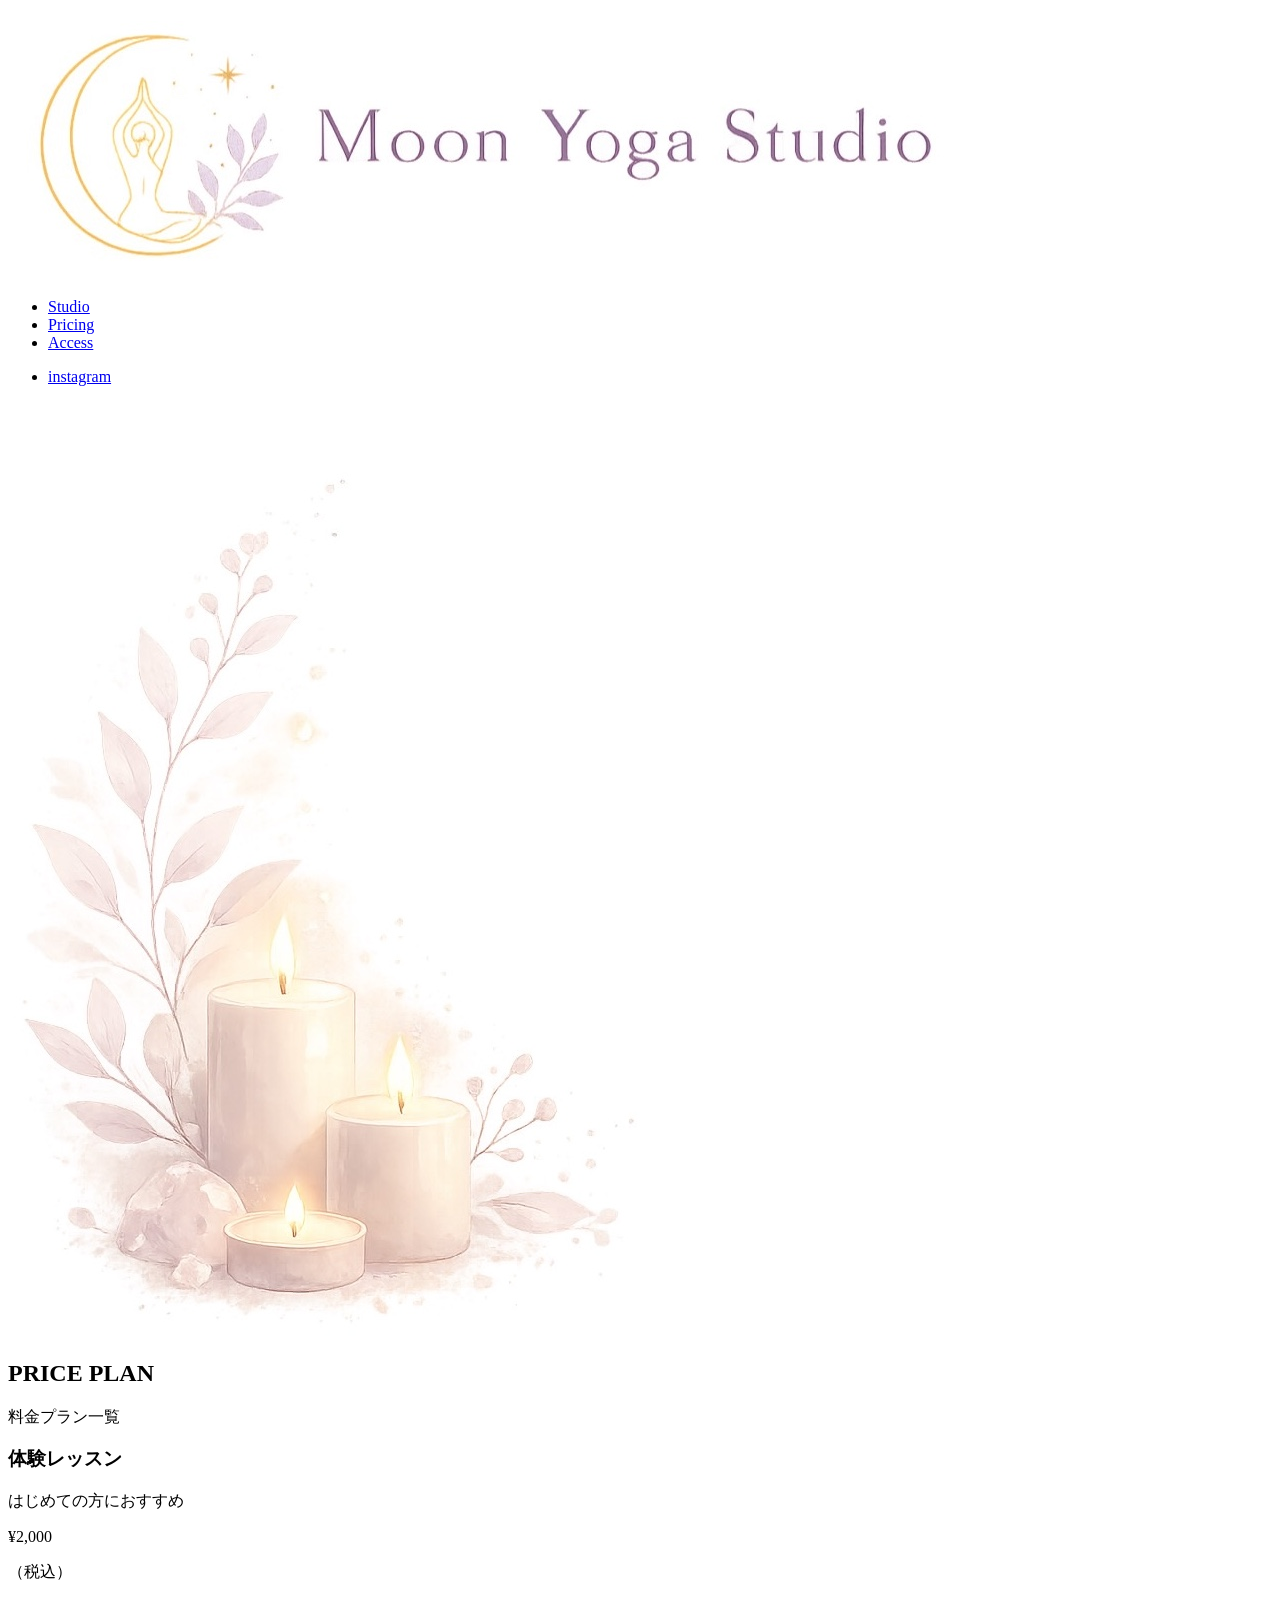
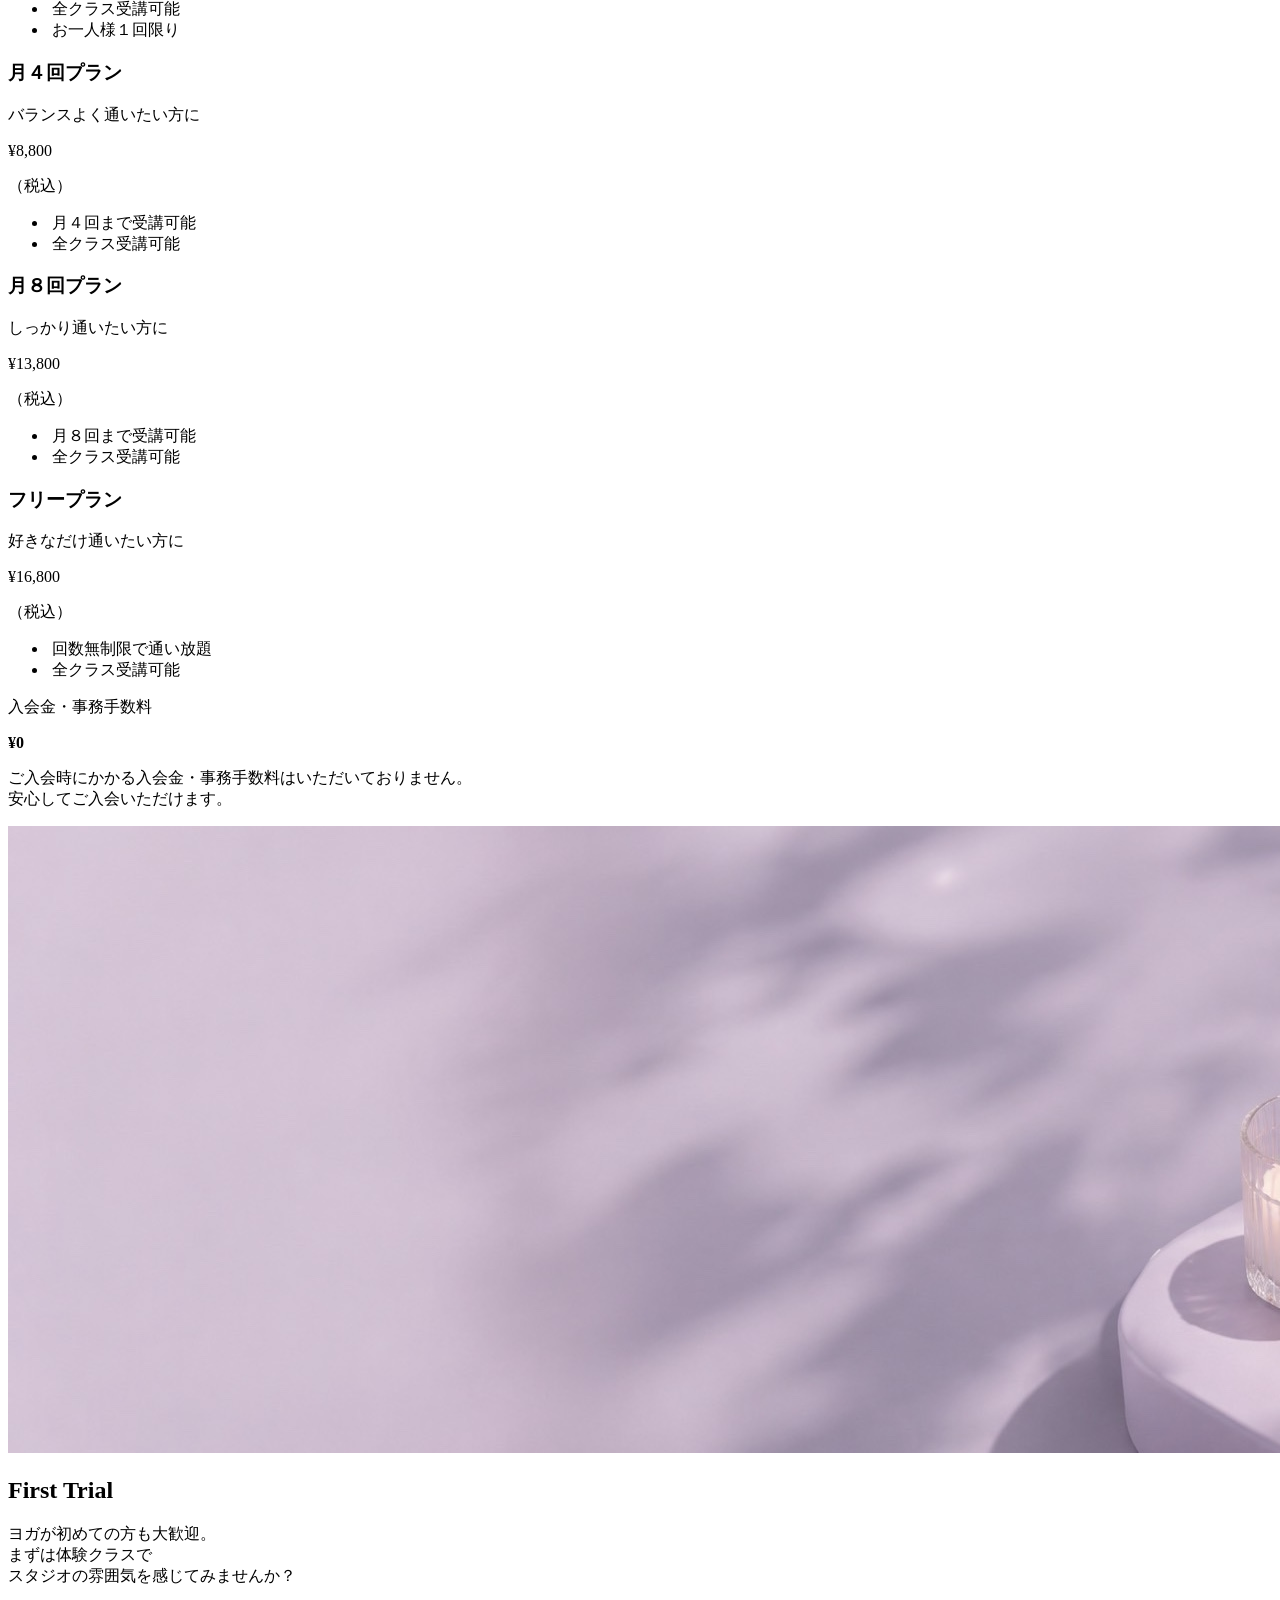
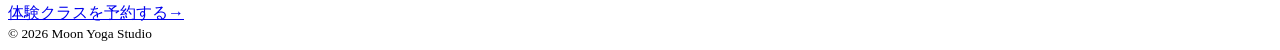
==== pricing.html @ e2ac2e9b "Add files via upload" ====
<!doctype html>
<html lang="ja">
  <head>
    <meta charset="UTF-8" />
    <meta name="viewport" content="width=device-width, initial-scale=1.0" />
    <title>Pricing</title>
    <link rel="stylesheet" href="https://unpkg.com/ress/dist/ress.min.css" />
    <link rel="stylesheet" href="css/style.css" />
    <link rel="preconnect" href="https://fonts.googleapis.com" />
    <link rel="preconnect" href="https://fonts.gstatic.com" crossorigin />
    <link
      href="https://fonts.googleapis.com/css2?family=Crimson+Text:ital,wght@0,400;0,600;0,700;1,400;1,600;1,700&family=Geologica:wght,CRSV@100..900,0&family=Josefin+Sans:ital,wght@0,100..700;1,100..700&family=Noto+Sans+JP:wght@100..900&family=Shippori+Mincho&display=swap"
      rel="stylesheet"
    />
  </head>

  <body>
    <header class="wrapper">
      <h1 class="site-title">
        <a href="index.html"><img src="img/logo.jpg" alt="" /></a>
      </h1>
      <nav>
        <ul class="nav-menu">
          <li><a href="studio.html">Studio</a></li>
          <li><a href="pricing.html">Pricing</a></li>
          <li><a href="access.html">Access</a></li>
        </ul>
        <ul class="sns">
          <li>
            <a href="https://www.instagram.com/" target="_blank">instagram</a>
          </li>
        </ul>
      </nav>

      <div class="toggle_btn">
        <span></span>
        <span></span>
        <span></span>
      </div>

      <div class="mask"></div>
    </header>


<section class="price-section">
    <img class="price-decoration" src="img/キャンドル.jpg" alt="">

  <div class="section-title">
    <span></span>
    <h2>PRICE PLAN</h2>
    <span></span>
  </div>

  <p class="section-subtitle">料金プラン一覧</p>


  <div class="price-cards">

    <!-- 体験レッスン -->
    <div class="price-card">
      <div class="card-header">
        <h3>体験レッスン</h3>
        <p>はじめての方におすすめ</p>
      </div>

      <div class="card-body">
        <div class="price-wrap">
  <p class="price">¥2,000</p>
  <p class="tax">（税込）</p>
</div>
        <ul>
          <li>
             <img src="img/葉っぱ1.png" alt="">
            <span>全クラス受講可能</span>
          </li>
          <li>
             <img src="img/葉っぱ1.png" alt="">
            <span>お一人様１回限り</span>
          </li>
        </ul>
      </div>
    </div>


    <!-- 月4回プラン -->
    <div class="price-card">
      <div class="card-header">
        <h3>月４回プラン</h3>
        <p>バランスよく通いたい方に</p>
      </div>

      <div class="card-body">
        <div class="price-wrap">
  <p class="price">¥8,800</p>
  <p class="tax">（税込）</p>
</div>

        <ul>
          <li>
             <img src="img/葉っぱ1.png" alt="">
            <span>月４回まで受講可能</span>
          </li>
          <li>
             <img src="img/葉っぱ1.png" alt="">
            <span>全クラス受講可能</span>
          </li>
        </ul>
      </div>
    </div>


    <!-- 月8回プラン -->
    <div class="price-card">
      <div class="card-header">
        <h3>月８回プラン</h3>
        <p>しっかり通いたい方に</p>
      </div>

      <div class="card-body">
        <div class="price-wrap">
  <p class="price">¥13,800</p>
  <p class="tax">（税込）</p>
</div>

        <ul>
          <li>
             <img src="img/葉っぱ1.png" alt="">
            <span>月８回まで受講可能</span>
          </li>
          <li>
             <img src="img/葉っぱ1.png" alt="">
            <span>全クラス受講可能</span>
          </li>
        </ul>
      </div>
    </div>


    <!-- フリープラン -->
    <div class="price-card">
      <div class="card-header">
        <h3>フリープラン</h3>
        <p>好きなだけ通いたい方に</p>
      </div>

      <div class="card-body">
        <div class="price-wrap">
  <p class="price">¥16,800</p>
  <p class="tax">（税込）</p>
</div>

        <ul>
         <li>
  <img src="img/葉っぱ1.png" alt="">
  <span>回数無制限で通い放題</span>
</li>
          <li>
             <img src="img/葉っぱ1.png" alt="">
            <span>全クラス受講可能</span>
          </li>
        </ul>
      </div>
    </div>

  </div>


  <!-- 入会金 -->
  <div class="entry-fee">
    <div class="fee-left">
      <p>入会金・事務手数料</p>
      <strong>¥0</strong>
    </div>

    <div class="fee-line"></div>

    <p class="fee-text">
      ご入会時にかかる入会金・事務手数料はいただいておりません。<br>
      安心してご入会いただけます。
    </p>
  </div>

</section>




    <footer>
      <div class="first-trial">
        <img src="img/lavender.jpg" alt="" />
        <div class="inner">
          <h2>First Trial</h2>
          <p>
            ヨガが初めての方も大歓迎。<br />
            まずは体験クラスで<br />
            スタジオの雰囲気を感じてみませんか？
          </p>

          <a href="contact.html">体験クラスを予約する→</a>
        </div>

        <small class="copyright">© 2026 Moon Yoga Studio</small>
      </div>
    </footer>
  </body>
  <script src="https://ajax.googleapis.com/ajax/libs/jquery/3.5.1/jquery.min.js"></script>
  <script src="js/main.js"></script>
</html>
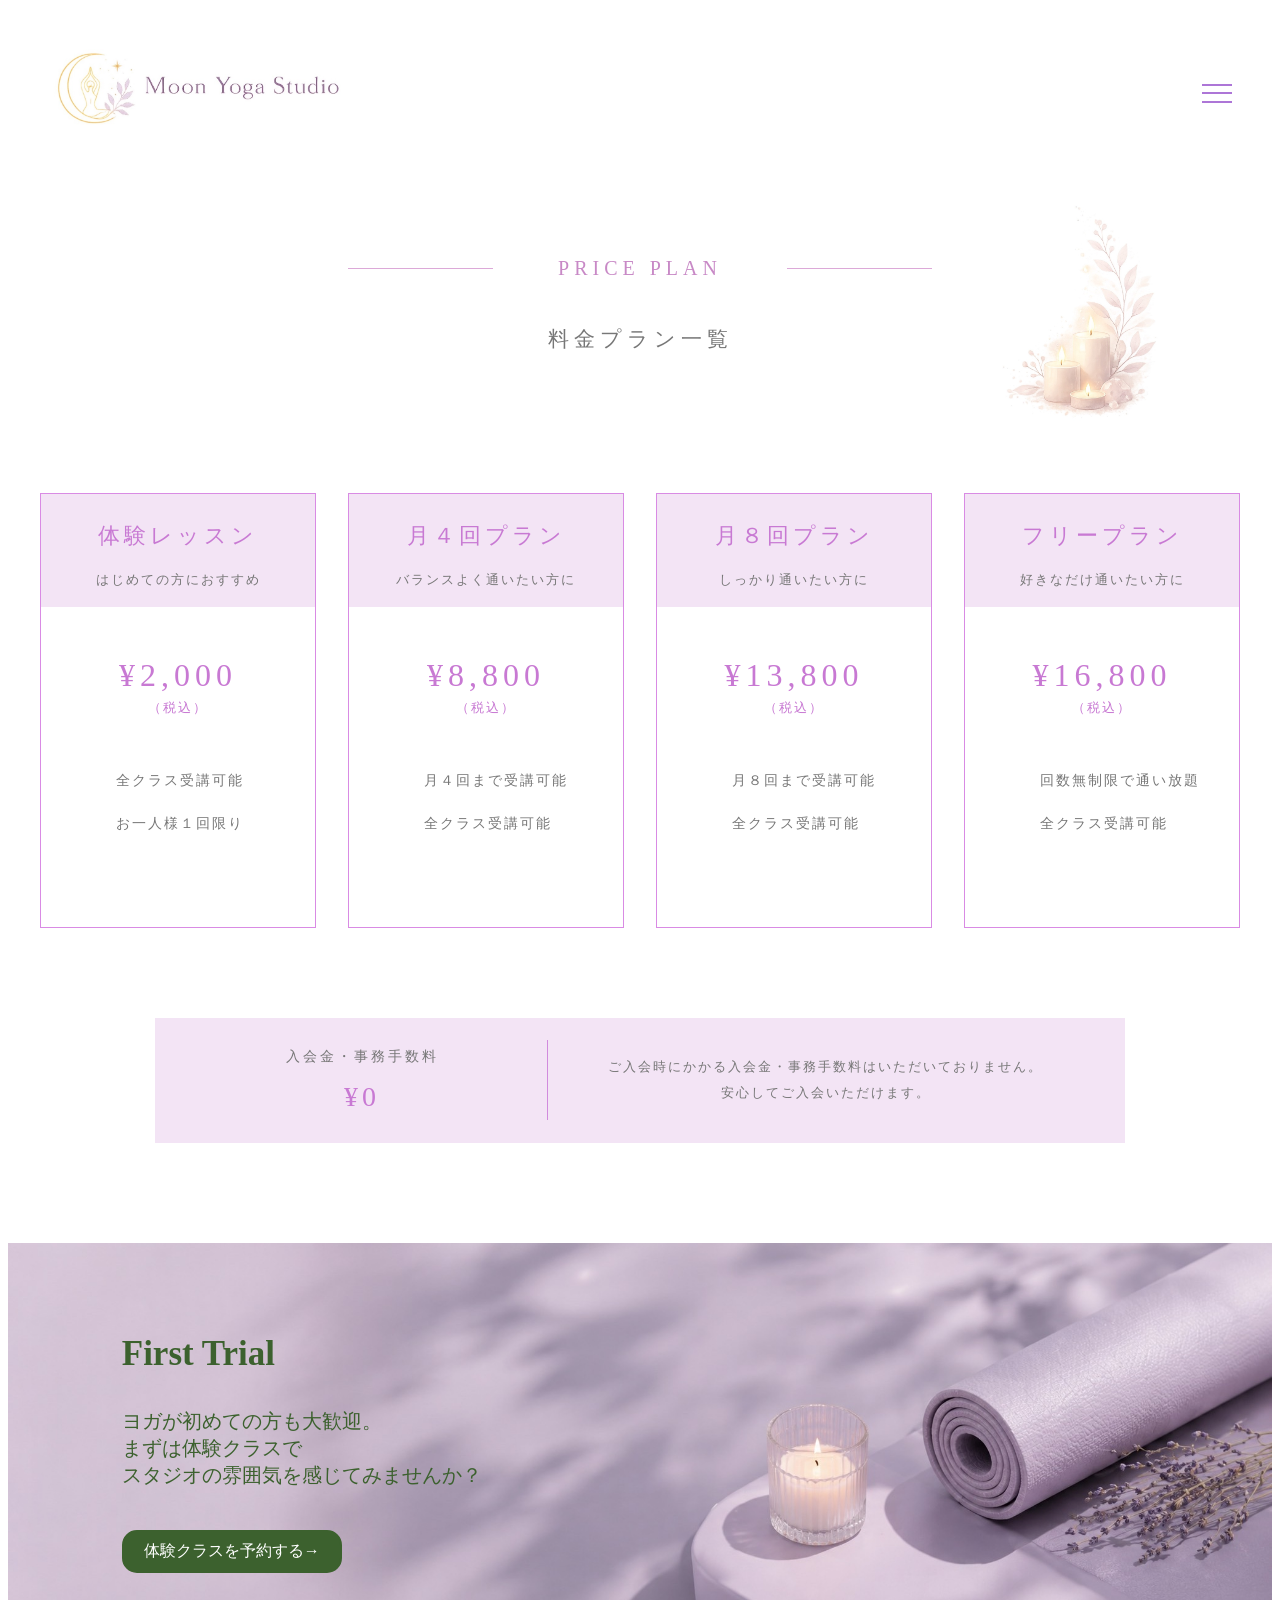
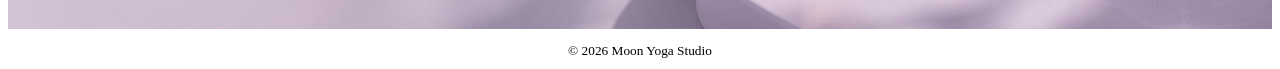
==== commit 56098360: "Add files via upload" ====
--- a/pricing.html
+++ b/pricing.html
@@ -70,11 +70,11 @@
 </div>
         <ul>
           <li>
-             <img src="img/葉っぱ1.png" alt="">
-            <span>全クラス受講可能</span>
-          </li>
-          <li>
-             <img src="img/葉っぱ1.png" alt="">
+             <img src="img/leaf1.png" alt="">
+            <span>全クラス受講可能</span>
+          </li>
+          <li>
+             <img src="img/leaf1.png" alt="">
             <span>お一人様１回限り</span>
           </li>
         </ul>
@@ -97,11 +97,11 @@
 
         <ul>
           <li>
-             <img src="img/葉っぱ1.png" alt="">
+             <img src="img/leaf1.png" alt="">
             <span>月４回まで受講可能</span>
           </li>
           <li>
-             <img src="img/葉っぱ1.png" alt="">
+             <img src="img/leaf1.png" alt="">
             <span>全クラス受講可能</span>
           </li>
         </ul>
@@ -124,11 +124,11 @@
 
         <ul>
           <li>
-             <img src="img/葉っぱ1.png" alt="">
+             <img src="img/leaf1.png" alt="">
             <span>月８回まで受講可能</span>
           </li>
           <li>
-             <img src="img/葉っぱ1.png" alt="">
+             <img src="img/leaf1.png" alt="">
             <span>全クラス受講可能</span>
           </li>
         </ul>
@@ -151,11 +151,11 @@
 
         <ul>
          <li>
-  <img src="img/葉っぱ1.png" alt="">
+  <img src="img/leaf1.png" alt="">
   <span>回数無制限で通い放題</span>
 </li>
           <li>
-             <img src="img/葉っぱ1.png" alt="">
+             <img src="img/leaf1.png" alt="">
             <span>全クラス受講可能</span>
           </li>
         </ul>
--- a/css/style.css
+++ b/css/style.css
@@ -0,0 +1,1824 @@
+li {
+  list-style: none;
+}
+
+a {
+  text-decoration: none;
+}
+
+img {
+  width: 100%;
+}
+
+body {
+  font-family:
+    Crimson Text,
+    serif;
+}
+/*header---------*/
+.site-title img {
+  width: 300px;
+  height: auto;
+}
+header {
+  display: flex;
+  justify-content: space-between;
+  align-items: center;
+  padding: 20px 40px;
+}
+nav {
+  display: block;
+  position: fixed;
+  top: 0;
+  left: -300px;
+  bottom: 0;
+  width: 300px;
+  color: #fff;
+  padding: 60px 25px;
+  background-color: #1c4122e4;
+  overflow-x: hidden;
+  overflow-y: auto;
+  transition: all 0.5s;
+  z-index: 20;
+  opacity: 0;
+}
+
+.open nav {
+  left: 0;
+  opacity: 1;
+}
+
+nav a {
+  color: white;
+}
+.nav-menu li {
+  margin-top: 30px;
+  border-bottom: 1px solid white;
+}
+
+.sns li {
+  margin-top: 30px;
+}
+
+.toggle_btn {
+  width: 30px;
+  height: 30px;
+  /* border: 1px solid; */
+  position: relative;
+}
+
+.toggle_btn span {
+  display: block;
+  width: 30px;
+  height: 2px;
+  background-color: rgb(173, 118, 215);
+  position: absolute;
+  transition: all 0.5s;
+  z-index: 50;
+}
+
+.toggle_btn span:nth-child(1) {
+  top: 22%;
+}
+.toggle_btn span:nth-child(2) {
+  top: 50%;
+}
+.toggle_btn span:nth-child(3) {
+  top: 78%;
+}
+.open .toggle_btn span {
+  background-color: #fff;
+}
+.open .toggle_btn span:nth-child(1) {
+  top: 50%;
+  -webkit-transform: rotate(-315deg);
+  transform: rotate(-315deg);
+}
+.open .toggle_btn span:nth-child(2) {
+  opacity: 0;
+}
+.open .toggle_btn span:nth-child(3) {
+  top: 50%;
+  -webkit-transform: rotate(315deg);
+  transform: rotate(315deg);
+}
+
+.mask {
+  transition: all 0.5s;
+  display: none;
+}
+
+.open .mask {
+  display: block;
+  position: fixed;
+  top: 0;
+  left: 0;
+  width: 100%;
+  height: 100%;
+  background: rgb(215, 173, 247);
+  opacity: 0.8;
+  z-index: 10;
+  cursor: pointer;
+}
+
+main img {
+  max-width: 100%;
+  background-size: cover;
+  height: 100vh;
+  display: block;
+}
+
+.title {
+  position: relative;
+}
+
+.title h2 {
+  position: absolute;
+  top: 15%;
+  left: 9%;
+  color: #3c612e;
+  font-size: 40px;
+}
+
+.title p {
+  position: absolute;
+  top: 40%;
+  left: 9%;
+  color: rgb(62, 100, 65);
+  font-size: 20px;
+}
+
+.title a {
+  position: absolute;
+  top: 58%;
+  left: 9%;
+  border: 2px solid #3c612e;
+  padding: 9px 20px;
+  border-radius: 15px;
+  background-color: #3c612e;
+  color: white;
+}
+
+/*section class---------*/
+.concept {
+  background-color: rgba(12, 56, 20, 0.457);
+  padding-block: 50px;
+  padding: 20px 40px;
+  padding-top: 40px;
+  padding-bottom: 40px;
+}
+
+.item {
+  display: flex;
+  justify-content: space-between;
+  align-items: center;
+  gap: 80px;
+}
+
+.item img {
+  width: 45%;
+  display: block;
+}
+
+.item-text {
+  width: 80%;
+  margin: 0 auto;
+}
+.item h2 {
+  color: rgb(27, 69, 45);
+  margin-bottom: 50px;
+  font-size: 45px;
+}
+
+.item p {
+  color: rgb(27, 69, 45);
+  font-size: 20px;
+}
+.text-1 {
+  margin-left: 200px;
+}
+
+.text-2 {
+  margin-top: 90px;
+  margin-bottom: 65px;
+}
+
+.text-3 {
+  margin-left: 200px;
+}
+
+.reverse {
+  flex-direction: row-reverse;
+}
+
+.slide-text {
+  opacity: 0;
+  transform: translateX(-100px);
+  transition: 1.8s ease;
+}
+
+@media (max-width: 1024px) {
+  .text-1,
+  .text-3 {
+    margin-left: 80px;
+  }
+}
+
+@media (max-width: 768px) {
+  .item,
+  .item.reverse {
+    flex-direction: column;
+    gap: 30px;
+  }
+
+  .item img {
+    width: 100%;
+  }
+
+  .item-text {
+    width: 100%;
+  }
+
+  .item h2 {
+    font-size: 32px;
+    margin-bottom: 24px;
+  }
+
+  .item p {
+    font-size: 16px;
+  }
+
+  .text-1,
+  .text-3 {
+    margin-left: 0;
+  }
+
+  .text-2 {
+    margin-top: 40px;
+    margin-bottom: 30px;
+  }
+}
+
+@media (max-width: 480px) {
+  .item h2 {
+    font-size: 26px;
+  }
+}
+
+
+
+/* 2個目・4個目は右から */
+.slide-text:nth-child(even) {
+  transform: translateX(100px);
+}
+
+/* 表示されたら元の位置へ */
+.slide-text.active {
+  opacity: 1;
+  transform: translateX(0);
+}
+
+/*section class---------*/
+
+.class-title {
+  text-align: center;
+  margin-bottom: 50px;
+  margin-top: 50px;
+}
+
+.class-title h2 {
+  font-size: 40px;
+  margin-bottom: 20px;
+  color: #333232;
+}
+
+.class-title p {
+  font-size: 16px;
+  color: #333232;
+}
+
+.grid {
+  display: flex;
+  justify-content: center;
+  gap: 50px;
+}
+
+.class-item {
+  width: 320px;
+  background: #fff;
+  box-shadow: 0 8px 20px rgba(0, 0, 0, 0.1);
+  transition: all 0.3s ease;
+  text-align: center;
+}
+
+.item-yoga {
+  font-size: 2rem;
+  margin-bottom: 20px;
+  color: #333232;
+}
+
+.item-text {
+  font-size: 1rem;
+  color: #333232;
+  margin-bottom: 20px;
+}
+
+.fadein {
+  opacity: 0;
+  transform: translateY(20px);
+  transition: all 0.5s ease-in-out;
+}
+
+section.class {
+  margin-bottom: 50px;
+}
+
+.class-item img {
+  height: 250px;
+  overflow: hidden;
+}
+
+.container {
+  max-width: 1200px;
+  margin: 0 auto;
+}
+
+/*studio.html---------*/
+
+.feature-list {
+  list-style: none;
+  padding: 0;
+  margin: 0;
+}
+
+.feature-list li {
+  display: flex;
+  align-items: center;
+  gap: 10px;
+  margin-bottom: 12px;
+}
+
+.feature-list img {
+  width: 16px;
+  height: 16px;
+  object-fit: contain;
+  flex-shrink: 0;
+}
+
+/*footer---------*/
+
+.first-trial img {
+  width: 100%;
+  height: auto;
+}
+
+.first-trial {
+  position: relative;
+}
+
+.inner {
+  max-width: 1200px;
+  margin: 0 auto;
+}
+
+.inner h2 {
+  position: absolute;
+  top: 15%;
+  left: 9%;
+  color: #3c612e;
+  font-size: 35px;
+}
+
+.inner p {
+  position: absolute;
+  top: 35%;
+  left: 9%;
+  color: #3c612e;
+  font-size: 20px;
+}
+
+.inner a {
+  position: absolute;
+  top: 69%;
+  left: 9%;
+  border: 2px solid #3c612e;
+  padding: 9px 20px;
+  border-radius: 15px;
+  background-color: #3c612e;
+  color: white;
+}
+
+footer small {
+  display: block;
+  text-align: center;
+  margin-top: 10px;
+  margin-bottom: 10px;
+}
+
+/*studio.html---------*/
+
+.about-studio,
+.about-facilities {
+  display: flex;
+  justify-content: space-between;
+  align-items: center;
+  gap: 80px;
+  max-width: 1200px;
+  margin: 0 auto;
+}
+
+.about {
+  background-color: rgba(55, 65, 57, 0.062);
+  padding-top: 30px;
+  padding-bottom: 30px;
+}
+
+.feature-list li {
+  display: flex;
+  align-items: center;
+  justify-content: center;
+  gap: 8px;
+  color: rgba(204, 98, 179, 0.803);
+  white-space: nowrap;
+  position: relative;
+}
+
+.facilities-list img {
+  width: 30px;
+  height: 30px;
+  object-fit: contain;
+}
+
+.feature-list li img {
+  width: 30px;
+  height: 30px;
+  object-fit: contain;
+}
+
+.feature-icon {
+  position: absolute;
+  top: 0;
+  left: 30px;
+}
+
+.feature-text {
+  width: 100%;
+  text-align: center;
+}
+
+.about-studiotext h2,
+.facilities-text h2 {
+  color: rgba(176, 100, 158, 0.803);
+  margin-bottom: 35px;
+  font-size: 45px;
+  margin-top: 30px;
+  white-space: nowrap;
+  text-align: center;
+}
+
+.about-studiotext h3,
+.facilities-text h3 {
+  color: rgba(16, 14, 16, 0.707);
+  font-size: 20px;
+  margin-bottom: 40px;
+  text-align: center;
+  font-weight: 400;
+}
+
+.about-studiotext p,
+.facilities-text p {
+  color: rgba(9, 8, 9, 0.803);
+  font-size: 16px;
+  margin-top: 10px;
+  margin-bottom: 30px;
+  text-align: center;
+  line-height: 2;
+  white-space: nowrap;
+}
+
+.about-studioimg img {
+  width: 80%;
+  height: auto;
+  border-radius: 10px;
+  margin-left: 160px;
+}
+
+.facilities-list li {
+  display: flex;
+  align-items: center;
+  justify-content: center;
+  gap: 8px;
+  color: rgba(204, 98, 179, 0.803);
+  white-space: nowrap;
+  margin-bottom: 12px;
+  position: relative;
+}
+
+.facilities-list li img {
+  width: 30px;
+  height: 30px;
+  object-fit: contain;
+}
+
+.facilities {
+  background-color: rgba(188, 143, 143, 0.293);
+  padding-top: 30px;
+  padding-bottom: 30px;
+}
+
+.facilities-img img {
+  width: 80%;
+  height: auto;
+  border-radius: 10px;
+  margin-right: 160px;
+}
+
+
+
+.class-item2 {
+  width: 450px;
+  background: #fff;
+  box-shadow: 0 8px 20px rgba(0, 0, 0, 0.1);
+  transition: all 0.3s ease;
+  text-align: center;
+  border-radius: 10px;
+}
+
+.class-item2 img {
+  border-radius: 10px 10px 0 0;
+}
+
+.facilities2 {
+  padding-top: 30px;
+  padding-bottom: 30px;
+}
+
+.price-section {
+  max-width: 1200px;
+  margin: 0 auto;
+  position: relative;
+  padding: 80px 20px 100px;
+  color: #777;
+  font-family: "Times New Roman", "Yu Mincho", "Hiragino Mincho ProN", serif;
+}
+
+.price-decoration {
+  position: absolute;
+  top: 10px;
+  right: 100px;
+  width: 160px;
+  height: auto;
+  transform: scaleX(-1);
+}
+
+/* =========================
+   タイトル
+========================= */
+
+.section-title {
+  display: flex;
+  align-items: center;
+  justify-content: center;
+  gap: 35px;
+}
+
+.section-title span {
+  width: 170px;
+  height: 1px;
+  background-color: #d18bdd;
+}
+
+.section-title h2 {
+  margin: 0;
+  color: #c978d5;
+  font-size: 24px;
+  font-weight: 400;
+  letter-spacing: 7px;
+}
+
+.section-subtitle {
+  text-align: center;
+  margin: 45px 0 140px;
+  font-size: 21px;
+  letter-spacing: 5px;
+  color: #777;
+}
+
+/* =========================
+   料金カード
+========================= */
+
+.price-cards {
+  display: flex;
+  gap: 32px;
+  justify-content: center;
+}
+
+.price-card {
+  width: 25%;
+  min-height: 435px;
+  border: 1px solid #d98be4;
+  box-sizing: border-box;
+}
+
+/* カード上部 */
+
+.card-header {
+  height: 113px;
+  background-color: #f3e4f5;
+  text-align: center;
+  padding-top: 27px;
+  box-sizing: border-box;
+}
+
+.card-header h3 {
+  margin: 0 0 20px;
+  color: #c879d3;
+  font-size: 22px;
+  font-weight: 400;
+  letter-spacing: 4px;
+}
+
+.card-header p {
+  margin: 0;
+  color: #777;
+  font-size: 13px;
+  letter-spacing: 2px;
+}
+
+/* カード下部 */
+
+.card-body {
+  padding: 50px 25px;
+}
+
+/* 価格 */
+
+.price {
+  margin: 0;
+  text-align: center;
+  color: #c879d3;
+  font-size: 32px;
+  letter-spacing: 5px;
+}
+
+.tax {
+  margin: 5px 0 55px;
+  text-align: center;
+  color: #c879d3;
+  font-size: 13px;
+  letter-spacing: 2px;
+}
+
+/* 説明 */
+
+.card-body ul {
+  list-style: none;
+  padding: 0;
+  margin: 0;
+}
+
+.card-body li {
+  display: flex;
+  align-items: center;
+  gap: 15px;
+  margin-bottom: 25px;
+  font-size: 14px;
+  letter-spacing: 2px;
+  white-space: nowrap;
+}
+
+.leaf {
+  color: #d895dc;
+  font-size: 28px;
+  line-height: 1;
+}
+
+/* =========================
+   入会金
+========================= */
+
+.entry-fee {
+  max-width: 970px;
+  min-height: 125px;
+  margin: 90px auto 0;
+  background-color: #f3e4f5;
+
+  display: flex;
+  align-items: center;
+  justify-content: center;
+  gap: 60px;
+}
+
+.fee-left {
+  width: 250px;
+  text-align: center;
+}
+
+.fee-left p {
+  margin: 0 0 15px;
+  font-size: 14px;
+  letter-spacing: 3px;
+}
+
+.fee-left strong {
+  color: #c879d3;
+  font-size: 28px;
+  font-weight: 400;
+  letter-spacing: 4px;
+}
+
+.fee-line {
+  width: 1px;
+  height: 80px;
+  background-color: #d18bdd;
+}
+
+.fee-text {
+  margin: 0;
+  font-size: 13px;
+  line-height: 2;
+  letter-spacing: 2px;
+  text-align: center;
+}
+
+.card-body li img {
+  width: 35px;
+  height: auto;
+}
+
+/* =========================
+   Access
+========================= */
+
+.access-section {
+  padding: 80px 0 100px;
+  background-color: #fff;
+}
+
+.access-inner {
+  width: 90%;
+  max-width: 1100px;
+  margin: 0 auto;
+}
+
+
+/* タイトル */
+
+.section-title {
+  display: flex;
+  align-items: center;
+  justify-content: center;
+  gap: 65px;
+}
+
+.section-title span {
+  display: block;
+  width: 145px;
+  height: 1px;
+  background-color: #dca9d8;
+}
+
+.section-title h2 {
+  margin: 0;
+  color: #c889c6;
+  font-family: serif;
+  font-size: 20px;
+  font-weight: 400;
+  letter-spacing: 5px;
+}
+
+
+/* 日本語タイトル */
+
+.access-heading {
+  margin: 45px 0 40px;
+  color: #555;
+  font-size: 16px;
+  font-weight: 400;
+  letter-spacing: 4px;
+}
+
+
+/* 左右 */
+
+.access-content {
+  display: flex;
+  align-items: center;
+  justify-content: space-between;
+  gap: 70px;
+}
+
+
+/* 左側 */
+
+.access-info {
+  width: 42%;
+}
+
+.access-name {
+  margin-bottom: 25px;
+}
+
+.access-name p {
+  margin: 0;
+  color: #c889c6;
+  font-family: serif;
+  font-size: 20px;
+  letter-spacing: 4px;
+}
+
+
+.access-address {
+  margin: 0 0 18px;
+  color: #777;
+  font-size: 12px;
+  letter-spacing: 3px;
+  line-height: 2;
+}
+
+
+/* 項目 */
+
+.access-item {
+  display: flex;
+  align-items: center;
+  gap: 20px;
+  margin-top: 25px;
+}
+
+.access-item p {
+  margin: 0;
+  color: #777;
+  font-size: 12px;
+  letter-spacing: 3px;
+  line-height: 1.8;
+}
+
+.access-item p span {
+  display: inline-block;
+  width: 65px;
+}
+
+
+/* 葉っぱアイコン */
+
+.access-icon {
+  display: flex;
+  align-items: center;
+  justify-content: center;
+
+  width: 25px;
+  height: 35px;
+
+  color: #d9a9d5;
+  font-size: 24px;
+  transform: rotate(-45deg);
+}
+
+
+/* 右側画像 */
+
+.access-image {
+  width: 52%;
+}
+
+.access-image img {
+  display: block;
+  width: 100%;
+  height: auto;
+}
+
+/* =========================
+   Contact
+========================= */
+
+.contact {
+  min-height: 100vh;
+  background-color: rgba(55, 65, 57, 0.062);
+  padding: 80px 20px;
+  box-sizing: border-box;
+}
+
+.contact-inner {
+  width: 100%;
+  max-width: 700px;
+  margin: 0 auto;
+  background: #fff;
+  padding: 60px 70px;
+  box-sizing: border-box;
+  border-radius: 10px;
+  box-shadow: 0 8px 25px rgba(0, 0, 0, 0.08);
+}
+
+.contact h1 {
+  color: rgba(176, 100, 158, 0.803);
+  font-family: "Times New Roman", "Yu Mincho",
+    "Hiragino Mincho ProN", serif;
+  font-size: 45px;
+  text-align: center;
+  margin: 0 0 15px;
+  letter-spacing: 3px;
+}
+
+.contact-subtitle {
+  color: rgba(16, 14, 16, 0.707);
+  text-align: center;
+  font-size: 20px;
+  margin-bottom: 15px;
+}
+
+.contact-description {
+  color: rgba(9, 8, 9, 0.7);
+  text-align: center;
+  font-size: 14px;
+  line-height: 2;
+  margin-bottom: 45px;
+}
+
+.contact-form {
+  width: 100%;
+}
+
+.form-item {
+  margin-bottom: 25px;
+}
+
+.form-item label {
+  display: block;
+  color: #555;
+  font-size: 14px;
+  margin-bottom: 8px;
+}
+
+.form-item label span {
+  color: rgba(204, 98, 179, 0.803);
+  font-size: 11px;
+  margin-left: 5px;
+}
+
+.form-item input,
+.form-item select,
+.form-item textarea {
+  width: 100%;
+  padding: 13px 15px;
+  box-sizing: border-box;
+  border: 1px solid #ddd;
+  border-radius: 5px;
+  background: #fff;
+  font-family: inherit;
+  font-size: 14px;
+  color: #555;
+}
+
+.form-item input:focus,
+.form-item select:focus,
+.form-item textarea:focus {
+  outline: none;
+  border-color: rgba(176, 100, 158, 0.6);
+}
+
+.form-item textarea {
+  resize: vertical;
+}
+
+.contact-button {
+  display: block;
+  width: 250px;
+  margin: 40px auto 0;
+  padding: 15px 20px;
+  border: none;
+  border-radius: 30px;
+  background-color: rgba(176, 100, 158, 0.803);
+  color: #fff;
+  font-size: 15px;
+  cursor: pointer;
+  transition: 0.3s;
+}
+
+.contact-button:hover {
+  opacity: 0.8;
+}
+
+.back-link {
+  display: block;
+  width: fit-content;
+  margin: 35px auto 0;
+  color: rgba(176, 100, 158, 0.803);
+  text-decoration: none;
+  font-size: 14px;
+}
+
+/* =========================
+   スマホ用
+========================= */
+
+@media screen and (max-width: 768px) {
+  .price-section {
+    padding: 50px 20px 0;
+  }
+
+  /* =========================
+     タイトル
+  ========================= */
+
+  .section-title {
+    gap: 20px;
+  }
+
+  .section-title span {
+    width: 105px;
+  }
+
+  .section-title h2 {
+    font-size: 18px;
+    letter-spacing: 4px;
+    white-space: nowrap;
+  }
+
+  .section-subtitle {
+    margin: 25px 0 70px;
+    font-size: 15px;
+    letter-spacing: 3px;
+  }
+
+  /* =========================
+     料金カード
+  ========================= */
+
+  .price-cards {
+    display: flex;
+    flex-direction: column;
+    gap: 46px;
+  }
+
+  .price-card {
+    width: 100%;
+    height: 150px;
+    min-height: 150px;
+
+    display: flex;
+
+    border: 1px solid #d98be4;
+    box-sizing: border-box;
+  }
+
+  /* =========================
+     左側
+  ========================= */
+
+  .card-header {
+    width: 50%;
+    height: 100%;
+
+    padding: 30px 10px 15px;
+
+    display: flex;
+    flex-direction: column;
+    align-items: center;
+    justify-content: flex-start;
+
+    box-sizing: border-box;
+  }
+
+  .card-header h3 {
+    margin: 0 0 23px;
+
+    font-size: 16px;
+    letter-spacing: 3px;
+    white-space: nowrap;
+  }
+
+  .card-header p {
+    margin: 0;
+
+    font-size: 11px;
+    letter-spacing: 1.5px;
+    text-align: center;
+    white-space: nowrap;
+  }
+
+  /* =========================
+     右側
+  ========================= */
+
+  .card-body {
+    width: 50%;
+    height: 100%;
+
+    padding: 18px 10px;
+
+    box-sizing: border-box;
+  }
+
+  /* 料金 */
+
+  .price-wrap {
+    display: flex;
+    align-items: baseline;
+    justify-content: center;
+
+    gap: 7px;
+
+    margin: 0 0 16px;
+  }
+
+  .price {
+    margin: 0;
+
+    color: #c879d3;
+    font-size: 21px;
+    letter-spacing: 2px;
+
+    white-space: nowrap;
+  }
+
+  .tax {
+    margin: 0;
+
+    color: #c879d3;
+    font-size: 10px;
+    letter-spacing: 0;
+
+    white-space: nowrap;
+  }
+
+  /* =========================
+     説明・葉っぱ
+  ========================= */
+
+  .card-body ul {
+    margin: 0;
+    padding: 0;
+
+    list-style: none;
+  }
+
+  .card-body li {
+    display: flex;
+    align-items: center;
+justify-content: center;
+    gap: 10px;
+
+    height: 40px;
+    margin: 0 0 2px;
+    padding: 0;
+
+    font-size: 10px;
+    letter-spacing: 0.5px;
+
+    white-space: nowrap;
+  }
+
+  .leaf {
+    flex: 0 0 27px;
+
+    width: 27px;
+    height: 27px;
+
+    display: flex;
+    align-items: center;
+    justify-content: center;
+
+    font-size: 20px;
+    line-height: 1;
+  }
+
+  /* =========================
+     入会金
+  ========================= */
+
+  .entry-fee {
+    width: calc(100% + 40px);
+    max-width: none;
+
+    min-height: 178px;
+
+    margin: 62px -20px 0;
+
+    padding: 30px 20px;
+
+    display: flex;
+    flex-direction: column;
+
+    gap: 0;
+
+    box-sizing: border-box;
+    margin-bottom: 40px;
+  }
+
+  .fee-left {
+    width: 100%;
+
+    display: flex;
+    justify-content: center;
+    align-items: center;
+
+    gap: 55px;
+  }
+
+  .fee-left p {
+    margin: 0;
+
+    font-size: 13px;
+    letter-spacing: 2px;
+  }
+
+  .fee-left strong {
+    font-size: 22px;
+  }
+
+  .fee-line {
+    width: 105px;
+    height: 1px;
+
+    margin: 20px 0 22px;
+  }
+
+  .fee-text {
+    font-size: 11px;
+    line-height: 2.2;
+    letter-spacing: 1.5px;
+
+    white-space: nowrap;
+  }
+
+  /* =========================
+     飾り画像
+  ========================= */
+
+  .price-decoration {
+    width: 100px;
+    top: 0;
+    right: 0;
+  }
+}
+
+/* =========================
+   スマホ用
+========================= */
+
+@media screen and (max-width: 768px) {
+
+  .first-trial {
+    position: relative;
+  }
+
+  .first-trial img {
+    width: 100%;
+    height: 220px;
+    object-fit: cover;
+  }
+
+  .inner {
+    max-width: none;
+    padding: 25px 20px 30px;
+    text-align: center;
+  }
+
+  .inner h2 {
+    position: static;
+    margin: 0 0 18px;
+    color: #3c612e;
+    font-size: 26px;
+  }
+
+  .inner p {
+    position: static;
+    margin: 0 0 25px;
+    color: #3c612e;
+    font-size: 14px;
+    line-height: 2;
+  }
+
+  .inner a {
+    position: static;
+    display: inline-block;
+    padding: 9px 18px;
+    border: 2px solid #3c612e;
+    border-radius: 15px;
+    background-color: #3c612e;
+    color: white;
+    font-size: 13px;
+    text-decoration: none;
+  }
+
+  footer small {
+    margin: 10px 0;
+    font-size: 10px;
+  }
+}
+
+/* =========================
+   スマホ用
+========================= */
+
+@media screen and (max-width: 768px) {
+
+  /* ---------- メイン ---------- */
+
+  .title {
+    position: relative;
+    width: 100%;
+  }
+
+  .title img {
+    width: 100%;
+    height: 550px;
+    object-fit: cover;
+  }
+
+  .title h2 {
+    position: absolute;
+    top: 28%;
+    left: 50%;
+    transform: translateX(-50%);
+
+    width: 100%;
+    margin: 0;
+
+    text-align: center;
+    font-size: 25px;
+    line-height: 1.8;
+    white-space: nowrap;
+  }
+
+  .title p {
+    position: absolute;
+    top: 51%;
+    left: 50%;
+    transform: translateX(-50%);
+
+    width: 100%;
+    margin: 0;
+
+    text-align: center;
+    font-size: 13px;
+  }
+
+  .title a {
+    position: absolute;
+    top: 62%;
+    left: 50%;
+    transform: translateX(-50%);
+
+    padding: 9px 18px;
+
+    font-size: 12px;
+    white-space: nowrap;
+  }
+
+
+  /* ---------- Concept ---------- */
+
+  .concept .container {
+  width: 100%;
+  padding: 0 20px;
+  box-sizing: border-box;
+}
+
+.concept .item {
+  display: flex;
+  flex-direction: column;
+  gap: 25px;
+  margin-bottom: 70px;
+}
+
+.concept .item.reverse {
+  flex-direction: column;
+}
+
+.concept .item img {
+  width: 100%;
+  height: auto;
+}
+
+.concept .item-text {
+  width: 100%;
+  text-align: center;
+}
+
+.concept .item-text h2,
+.concept .item-text p {
+  position: static;
+  top: auto;
+  left: auto;
+  transform: none;
+  width: 100%;
+  text-align: center;
+  margin-left: auto;
+  margin-right: auto;
+}
+
+.concept .item-text h2 {
+  font-size: 21px;
+  line-height: 1.8;
+}
+
+.concept .item-text p {
+  font-size: 13px;
+  line-height: 2;
+}
+
+  /* ---------- Class ---------- */
+
+  .class .container {
+    width: 100%;
+    padding: 0 20px;
+    box-sizing: border-box;
+  }
+
+  .class-title {
+    text-align: center;
+  }
+
+  .class-title h2 {
+    font-size: 25px;
+  }
+
+  .class-title p {
+    font-size: 13px;
+  }
+
+  .grid {
+    display: flex;
+    flex-direction: column;
+    gap: 45px;
+  }
+
+  .class-item {
+    width: 100%;
+  }
+
+  .class-item img {
+    width: 100%;
+    height: auto;
+  }
+
+  .item-content {
+    text-align: center;
+  }
+
+  .item-yoga {
+    font-size: 18px;
+  }
+
+  .item-text {
+    font-size: 13px;
+    line-height: 2;
+  }
+
+}
+
+/* =========================
+   スマホ用
+========================= */
+
+@media screen and (max-width: 768px) {
+
+  .access-section {
+    padding: 55px 20px 70px;
+  }
+
+  .access-inner {
+    width: 100%;
+  }
+
+
+  /* タイトル */
+
+  .section-title {
+    gap: 20px;
+  }
+
+  .section-title span {
+    width: 70px;
+  }
+
+  .section-title h2 {
+    font-size: 18px;
+    letter-spacing: 4px;
+    white-space: nowrap;
+  }
+
+
+  /* 日本語タイトル */
+
+  .access-heading {
+    margin: 35px 0 30px;
+    font-size: 15px;
+    letter-spacing: 3px;
+  }
+
+
+  /* 左右を縦並び */
+
+  .access-content {
+    display: flex;
+    flex-direction: column;
+    gap: 45px;
+    align-items: stretch;
+  }
+
+
+  /* 情報 */
+
+  .access-info {
+    width: 100%;
+  }
+
+  .access-name {
+    margin-bottom: 20px;
+  }
+
+  .access-name p {
+    font-size: 18px;
+    letter-spacing: 3px;
+  }
+
+
+  .access-address {
+    font-size: 11px;
+    letter-spacing: 2px;
+    line-height: 2;
+    margin-bottom: 12px;
+  }
+
+
+  /* 各項目 */
+
+  .access-item {
+    align-items: flex-start;
+    gap: 12px;
+    margin-top: 22px;
+  }
+
+  .access-item p {
+    font-size: 11px;
+    letter-spacing: 2px;
+    line-height: 2;
+  }
+
+  .access-item p span {
+    width: 55px;
+  }
+
+
+  /* 葉っぱ */
+
+  .access-icon {
+    width: 25px;
+    height: 25px;
+    font-size: 20px;
+    flex-shrink: 0;
+  }
+
+
+  /* 画像 */
+
+  .access-image {
+    width: 100%;
+  }
+
+  .access-image img {
+    width: 100%;
+    height: auto;
+  }
+
+}
+
+/* =========================
+   スマホ用
+========================= */
+
+
+
+
+
+@media screen and (max-width: 1200px) {
+
+  /* About / Facilities 共通 */
+  .about-studio,
+  .about-facilities {
+    display: flex;
+    flex-direction: column;
+    gap: 40px;
+    width: 100%;
+    max-width: none;
+    margin: 0;
+    padding: 0 20px;
+    box-sizing: border-box;
+  }
+
+   .about-studioimg img {
+    display: block;
+    width: 100%;
+    margin-left: 0;
+   
+  }
+
+  .about {
+    padding-top: 40px;
+    padding-bottom: 40px;
+  }
+
+  /* About Studio */
+  .about-studiotext,
+  .facilities-text {
+    width: 100%;
+  }
+
+  .about-studiotext h2,
+  .facilities-text h2 {
+    font-size: 30px;
+    margin-top: 0;
+    margin-bottom: 20px;
+    letter-spacing: 2px;
+  }
+
+  .about-studiotext h3,
+  .facilities-text h3 {
+    font-size: 16px;
+    margin-bottom: 25px;
+  }
+
+  .about-studiotext p,
+  .facilities-text p {
+    font-size: 14px;
+    line-height: 2;
+    margin-top: 10px;
+    margin-bottom: 20px;
+    white-space: normal;
+  }
+
+  /* About Studio 画像 */
+  .about-studioimg {
+    width: 100%;
+    margin-bottom: 30px;
+  }
+
+  .about-studioimg img {
+    width: 100%;
+    height: auto;
+    margin-left: 0;
+    border-radius: 10px;
+  
+  }
+
+  /* 特徴リスト */
+  .feature-list,
+  .facilities-list {
+    padding: 0;
+    margin: 30px 0 0;
+  }
+
+  .feature-list li,
+  .facilities-list li {
+    justify-content: center;
+    gap: 8px;
+    font-size: 14px;
+    margin-bottom: 15px;
+    white-space: normal;
+  }
+
+  .feature-icon {
+    position: static;
+    width: 30px;
+    height: 30px;
+    flex-shrink: 0;
+  }
+
+  .feature-icon img {
+    width: 30px;
+    height: 30px;
+  }
+
+  .feature-text {
+    width: auto;
+    text-align: left;
+  }
+
+
+  /* =========================
+     Facilities
+  ========================= */
+
+  .facilities {
+    padding-top: 50px;
+    padding-bottom: 50px;
+  }
+
+  .facilities-img {
+    width: 100%;
+  }
+
+  .facilities-img img {
+    width: 100%;
+    height: auto;
+    margin-right: 0;
+    border-radius: 10px;
+  }
+
+  /* スマホでは画像→文章の順番 */
+  .about-facilities {
+    flex-direction: column;
+  }
+
+  .facilities-text {
+    width: 100%;
+  }
+
+
+  /* =========================
+     Facilities 2
+  ========================= */
+
+  .facilities2 {
+    padding: 50px 20px;
+  }
+
+  .facilities2 .grid {
+    display: flex;
+    flex-direction: column;
+    gap: 30px;
+    width: 100%;
+  }
+
+  .class-item2 {
+    width: 100%;
+    max-width: 450px;
+    margin: 0 auto;
+  }
+
+  .class-item2 img {
+    width: 100%;
+    height: auto;
+    display: block;
+  }
+
+  .class-item2 .item-content {
+    padding: 15px 10px 20px;
+  }
+
+  .class-item2 .item-yoga {
+    font-size: 18px;
+  }
+
+  .class-item2 .item-text {
+    font-size: 14px;
+    line-height: 1.8;
+  }
+
+
+  /* =========================
+     Price
+  ========================= */
+
+  .price-section {
+    width: 100%;
+    max-width: none;
+    box-sizing: border-box;
+    padding: 50px 20px 70px;
+  }
+
+  .price-decoration {
+    top: 10px;
+    right: 20px;
+    width: 90px;
+  }
+
+
+  /* =========================
+     First Trial
+  ========================= */
+
+  .first-trial {
+    position: relative;
+  }
+
+  .first-trial img {
+    width: 100%;
+    height: auto;
+    display: block;
+  }
+
+  .first-trial .inner {
+    padding: 30px 20px;
+    text-align: center;
+  }
+
+  .first-trial h2 {
+    font-size: 30px;
+  }
+
+  .first-trial p {
+    font-size: 14px;
+    line-height: 2;
+  }
+
+  .first-trial a {
+    font-size: 14px;
+  }
+
+}
+
